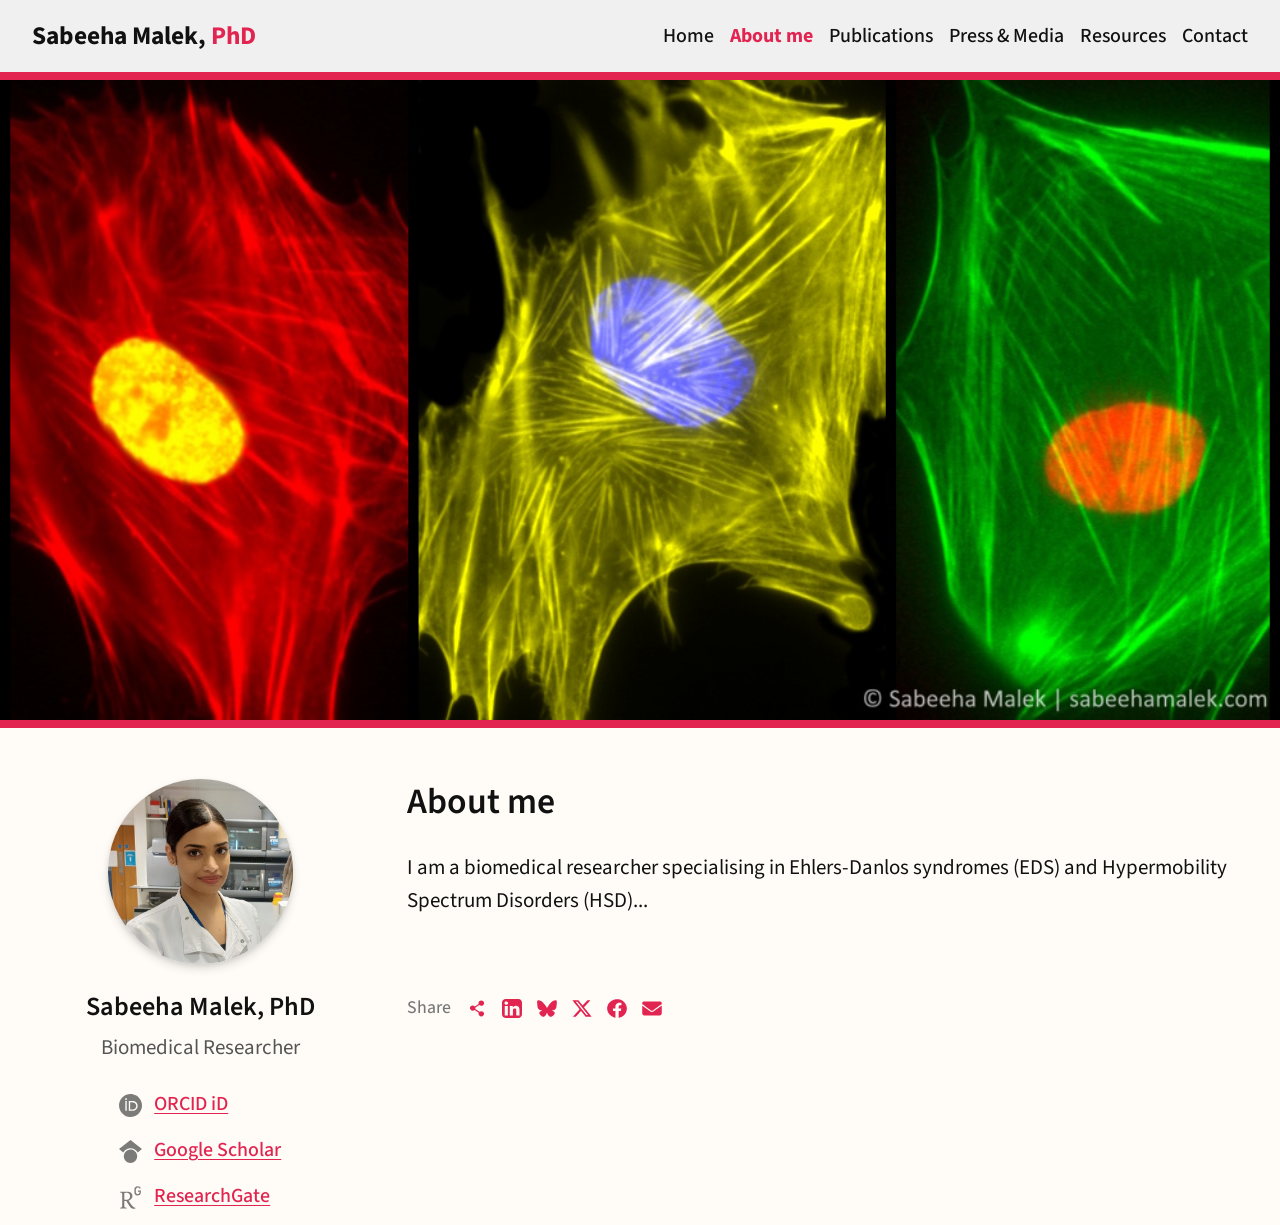
==== about.html @ d4b4cb17 "Add about.html for Sabeeha Malek's profile" ====
<!DOCTYPE html>
<html lang="en-GB">

<head>
    <meta charset="UTF-8">
    <meta name="viewport" content="width=device-width, initial-scale=1.0">

    <meta
        name="description"
        content="Learn about Sabeeha Malek, PhD, her academic background and biomedical research on Ehlers-Danlos syndromes and Hypermobility Spectrum Disorders."
    >

    <title>Sabeeha Malek, PhD | Biomedical Researcher</title>

    <!-- Website favicon -->
    <link rel="icon" type="image/svg+xml" href="favicon.svg">
    <link rel="icon" type="image/png" sizes="32x32" href="favicon-32.png">

    <!-- Load Source Sans 3 from Google Fonts -->
    <link rel="preconnect" href="https://fonts.googleapis.com">
    <link rel="preconnect" href="https://fonts.gstatic.com" crossorigin>
    <link
        href="https://fonts.googleapis.com/css2?family=Source+Sans+3:wght@400..800&display=swap"
        rel="stylesheet"
    >

    <!-- Website stylesheet -->
    <link rel="stylesheet" href="css/style.css">
</head>

<body>

    <!-- Navigation bar -->
    <header class="site-header">
        <nav class="navbar" aria-label="Main navigation">

            <a href="index.html" class="site-name">
                Sabeeha Malek, <span class="degree">PhD</span>
            </a>

            <!-- Hamburger navigation button -->
            <button
                class="menu-toggle"
                type="button"
                aria-label="Open navigation menu"
                aria-expanded="false"
                aria-controls="nav-links"
            >
                <span></span>
                <span></span>
                <span></span>
            </button>

            <!-- Navigation links -->
            <ul class="nav-links" id="nav-links">
                <li>
                  <a href="index.html">Home</a>
                </li>
                <li>
                    <a
                        href="about.html"
                        class="active"
                        aria-current="page"
                    >About me</a>
                </li>
                <li>
                    <a href="publications.html">Publications</a>
                </li>
                <li>
                    <a href="press.html">Press &amp; Media</a>
                </li>
                <li>
                    <a href="resources.html">Resources</a>
                </li>
                <li>
                    <a href="contact.html">Contact</a>
                </li>
            </ul>

        </nav>
    </header>

    <!-- Responsive full-width banner -->
    <div class="banner">
        <picture>
            <source
                media="(max-width: 700px)"
                srcset="images/banner-mobile.jpg"
            >
            <img
                src="images/banner.jpg"
                alt="Microscopy images from biomedical research"
            >
        </picture>
    </div>

    <!-- Main content -->
    <main class="main-container">

        <!-- Left column: profile and social links -->
        <aside class="profile-column">

            <img
                src="images/profile.jpg"
                alt="Portrait of Sabeeha Malek"
                class="profile-image"
            >

            <div class="profile-details">

                <p class="profile-name">Sabeeha Malek, PhD</p>

                <p class="profile-title">Biomedical Researcher</p>

                <button
                    class="follow-button"
                    id="follow-button"
                    type="button"
                >
                    Follow me
                </button>

                <ul class="social-links">

                    <li>
                        <a
                            href="https://orcid.org/0000-0002-6130-541X"
                            target="_blank"
                            rel="noopener noreferrer"
                        >
                            <img
                                src="images/icons/orcid.svg"
                                class="social-icon"
                                alt=""
                            >
                            <span>ORCID iD</span>
                        </a>
                    </li>

                    <li>
                        <a
                            href="https://scholar.google.com/citations?user=3GFm5_kAAAAJ&amp;hl=en"
                            target="_blank"
                            rel="noopener noreferrer"
                        >
                            <img
                                src="images/icons/google-scholar.svg"
                                class="social-icon"
                                alt=""
                            >
                            <span>Google Scholar</span>
                        </a>
                    </li>

                    <li>
                        <a
                            href="https://www.researchgate.net/profile/Sabeeha-Malek-2"
                            target="_blank"
                            rel="noopener noreferrer"
                        >
                            <img
                                src="images/icons/researchgate.svg"
                                class="social-icon"
                                alt=""
                            >
                            <span>ResearchGate</span>
                        </a>
                    </li>

                    <li>
                        <a
                            href="https://uk.linkedin.com/in/sabeehamalek"
                            target="_blank"
                            rel="noopener noreferrer"
                        >
                            <img
                                src="images/icons/linkedin.svg"
                                class="social-icon"
                                alt=""
                            >
                            <span>LinkedIn</span>
                        </a>
                    </li>

                    <li>
                        <a
                            href="https://bsky.app/profile/sabeehamalek.bsky.social"
                            target="_blank"
                            rel="noopener noreferrer"
                        >
                            <img
                                src="images/icons/bluesky.svg"
                                class="social-icon"
                                alt=""
                            >
                            <span>Bluesky</span>
                        </a>
                    </li>

                    <li>
                        <a
                            href="https://www.instagram.com/sabeehamalek/"
                            target="_blank"
                            rel="noopener noreferrer"
                        >
                            <img
                                src="images/icons/instagram.svg"
                                class="social-icon"
                                alt=""
                            >
                            <span>Instagram</span>
                        </a>
                    </li>

                    <li>
                        <a
                            href="https://x.com/SabeehaMalek"
                            target="_blank"
                            rel="noopener noreferrer"
                        >
                            <img
                                src="images/icons/x.svg"
                                class="social-icon"
                                alt=""
                            >
                            <span>Twitter / X</span>
                        </a>
                    </li>

                </ul>

            </div>
        </aside>

        <!-- Right column: homepage research overview -->
        <section class="overview-section">

            <h1>About me</h1>

            <p>
                I am a biomedical researcher specialising in Ehlers-Danlos
                syndromes (EDS) and Hypermobility Spectrum Disorders (HSD)...
                
            </p>

            <!-- Share this page -->
            <section
                class="share-section"
                aria-label="Share this page"
            >
                <div class="share-inner">

                    <h2>Share</h2>

                    <div class="share-links">

                        <!-- 1. Native share -->
                        <button
                            type="button"
                            class="share-icon-button"
                            data-share-action="native"
                            aria-label="Share this page"
                            title="Share this page"
                        >
                            <img src="images/icons/share.svg" alt="">
                        </button>

                        <!-- 2. LinkedIn -->
                        <a
                            href="#"
                            class="share-icon-link"
                            data-share-link="linkedin"
                            target="_blank"
                            rel="noopener noreferrer"
                            aria-label="Share on LinkedIn"
                            title="Share on LinkedIn"
                        >
                            <img src="images/icons/linkedin.svg" alt="">
                        </a>

                        <!-- 3. Bluesky -->
                        <a
                            href="#"
                            class="share-icon-link"
                            data-share-link="bluesky"
                            target="_blank"
                            rel="noopener noreferrer"
                            aria-label="Share on Bluesky"
                            title="Share on Bluesky"
                        >
                            <img src="images/icons/bluesky.svg" alt="">
                        </a>

                        <!-- 4. X -->
                        <a
                            href="#"
                            class="share-icon-link"
                            data-share-link="x"
                            target="_blank"
                            rel="noopener noreferrer"
                            aria-label="Share on X"
                            title="Share on X"
                        >
                            <img src="images/icons/x.svg" alt="">
                        </a>

                        <!-- 5. Facebook -->
                        <a
                            href="#"
                            class="share-icon-link"
                            data-share-link="facebook"
                            target="_blank"
                            rel="noopener noreferrer"
                            aria-label="Share on Facebook"
                            title="Share on Facebook"
                        >
                            <img src="images/icons/facebook.svg" alt="">
                        </a>

                        <!-- 6. Email -->
                        <a
                            href="#"
                            class="share-icon-link"
                            data-share-link="email"
                            aria-label="Share this page by email"
                            title="Share by email"
                        >
                            <img src="images/icons/email.svg" alt="">
                        </a>

                    </div>

                    <p
                        class="share-status"
                        id="share-status"
                        role="status"
                    ></p>

                </div>
            </section>

        </section>

    </main>

    <!-- Mobile Follow me pop-up -->
    <div
        class="follow-modal-overlay"
        id="follow-modal"
        aria-hidden="true"
    >
        <section
            class="follow-modal"
            role="dialog"
            aria-modal="true"
            aria-labelledby="follow-modal-name"
        >
            <button
                class="follow-modal-close"
                id="follow-modal-close"
                type="button"
                aria-label="Close Follow me pop-up"
            >
                &times;
            </button>

            <img
                src="images/profile.jpg"
                alt="Portrait of Sabeeha Malek"
                class="follow-modal-image"
            >

            <h2 class="follow-modal-name" id="follow-modal-name">
                Sabeeha Malek, PhD
            </h2>

            <p class="follow-modal-title">Biomedical Researcher</p>

            <ul class="social-links follow-modal-social-links">

                <li>
                    <a
                        href="https://orcid.org/0000-0002-6130-541X"
                        target="_blank"
                        rel="noopener noreferrer"
                    >
                        <img
                            src="images/icons/orcid.svg"
                            class="social-icon"
                            alt=""
                        >
                        <span>ORCID iD</span>
                    </a>
                </li>

                <li>
                    <a
                        href="https://scholar.google.com/citations?user=3GFm5_kAAAAJ&amp;hl=en"
                        target="_blank"
                        rel="noopener noreferrer"
                    >
                        <img
                            src="images/icons/google-scholar.svg"
                            class="social-icon"
                            alt=""
                        >
                        <span>Google Scholar</span>
                    </a>
                </li>

                <li>
                    <a
                        href="https://www.researchgate.net/profile/Sabeeha-Malek-2"
                        target="_blank"
                        rel="noopener noreferrer"
                    >
                        <img
                            src="images/icons/researchgate.svg"
                            class="social-icon"
                            alt=""
                        >
                        <span>ResearchGate</span>
                    </a>
                </li>

                <li>
                    <a
                        href="https://uk.linkedin.com/in/sabeehamalek"
                        target="_blank"
                        rel="noopener noreferrer"
                    >
                        <img
                            src="images/icons/linkedin.svg"
                            class="social-icon"
                            alt=""
                        >
                        <span>LinkedIn</span>
                    </a>
                </li>

                <li>
                    <a
                        href="https://bsky.app/profile/sabeehamalek.bsky.social"
                        target="_blank"
                        rel="noopener noreferrer"
                    >
                        <img
                            src="images/icons/bluesky.svg"
                            class="social-icon"
                            alt=""
                        >
                        <span>Bluesky</span>
                    </a>
                </li>

                <li>
                    <a
                        href="https://www.instagram.com/sabeehamalek/"
                        target="_blank"
                        rel="noopener noreferrer"
                    >
                        <img
                            src="images/icons/instagram.svg"
                            class="social-icon"
                            alt=""
                        >
                        <span>Instagram</span>
                    </a>
                </li>

                <li>
                    <a
                        href="https://x.com/SabeehaMalek"
                        target="_blank"
                        rel="noopener noreferrer"
                    >
                        <img
                            src="images/icons/x.svg"
                            class="social-icon"
                            alt=""
                        >
                        <span>Twitter / X</span>
                    </a>
                </li>

            </ul>
        </section>
    </div>

    <!-- Footer -->
    <footer class="site-footer">
        <div class="site-footer-inner">
            <p>&copy; 2026 Sabeeha Malek</p>
        </div>
    </footer>

    <!-- Hamburger menu and Follow me pop-up behaviour -->
    <script>
        document.addEventListener("DOMContentLoaded", function () {

            const menuButton = document.querySelector(".menu-toggle");
            const navbar = document.querySelector(".navbar");
            const navLinks = document.querySelectorAll(".nav-links a");
            const followButton = document.getElementById("follow-button");
            const followModal = document.getElementById("follow-modal");
            const closeFollowModal = document.getElementById("follow-modal-close");

            /* Open and close the hamburger navigation menu */

            function closeMenu() {
                navbar.classList.remove("menu-open");
                menuButton.setAttribute("aria-expanded", "false");
                menuButton.setAttribute("aria-label", "Open navigation menu");
            }

            menuButton.addEventListener("click", function (event) {
                event.stopPropagation();

                const isOpen = navbar.classList.toggle("menu-open");

                menuButton.setAttribute("aria-expanded", String(isOpen));
                menuButton.setAttribute(
                    "aria-label",
                    isOpen ? "Close navigation menu" : "Open navigation menu"
                );
            });

            /* Close the navigation menu after selecting a page */

            navLinks.forEach(function (link) {
                link.addEventListener("click", closeMenu);
            });

            /* Close the navigation menu when tapping outside it */

            document.addEventListener("click", function (event) {
                if (
                    navbar.classList.contains("menu-open") &&
                    !navbar.contains(event.target)
                ) {
                    closeMenu();
                }
            });

            /* Open and close the Follow me pop-up */

            function openFollowModal() {
                followModal.classList.add("is-open");
                followModal.setAttribute("aria-hidden", "false");
                document.body.style.overflow = "hidden";
                closeFollowModal.focus();
            }

            function closeFollowModalPopup() {
                followModal.classList.remove("is-open");
                followModal.setAttribute("aria-hidden", "true");
                document.body.style.overflow = "";
                followButton.focus();
            }

            followButton.addEventListener("click", openFollowModal);
            closeFollowModal.addEventListener("click", closeFollowModalPopup);

            /* Close the Follow me pop-up when tapping outside the panel */

            followModal.addEventListener("click", function (event) {
                if (event.target === followModal) {
                    closeFollowModalPopup();
                }
            });

            /* Handle Escape and keyboard focus in open menus */

            document.addEventListener("keydown", function (event) {

                /* Close open menus when Escape is pressed */
                if (event.key === "Escape") {
                    if (followModal.classList.contains("is-open")) {
                        closeFollowModalPopup();
                    }

                    if (navbar.classList.contains("menu-open")) {
                        closeMenu();
                        menuButton.focus();
                    }

                    return;
                }

                /* Trap keyboard focus inside the Follow me panel */
                if (
                    event.key !== "Tab" ||
                    !followModal.classList.contains("is-open")
                ) {
                    return;
                }

                /* Find the buttons and links inside the panel */
                const focusableElements = Array.from(
                    followModal.querySelectorAll(
                        'button:not([disabled]), a[href], input:not([disabled]), select:not([disabled]), textarea:not([disabled]), [tabindex]:not([tabindex="-1"])'
                    )
                ).filter(element => element.getClientRects().length > 0);

                const firstElement = focusableElements[0];
                const lastElement = focusableElements[focusableElements.length - 1];

                if (!firstElement || !lastElement) {
                    return;
                }

                /* Shift + Tab from the first element moves to the last */
                if (
                    event.shiftKey &&
                    (
                        document.activeElement === firstElement ||
                        !followModal.contains(document.activeElement)
                    )
                ) {
                    event.preventDefault();
                    lastElement.focus();
                }

                /* Tab from the last element moves to the first */
                else if (
                    !event.shiftKey &&
                    (
                        document.activeElement === lastElement ||
                        !followModal.contains(document.activeElement)
                    )
                ) {
                    event.preventDefault();
                    firstElement.focus();
                }
            });

        });
    </script>

    <!-- Social media sharing links -->
    <script>
        (function () {
            const pageUrl = window.location.href.split("#")[0];
            const pageTitle = document.title;

            const encodedUrl = encodeURIComponent(pageUrl);
            const encodedTitle = encodeURIComponent(pageTitle);

            /* Set up the social media sharing links */

            document.querySelectorAll("[data-share-link]").forEach(function (link) {
                const platform = link.dataset.shareLink;

                switch (platform) {
                    case "linkedin":
                        link.href =
                            "https://www.linkedin.com/sharing/share-offsite/?url=" +
                            encodedUrl;
                        break;

                    case "bluesky":
                        link.href =
                            "https://bsky.app/intent/compose?text=" +
                            encodeURIComponent(pageTitle + " " + pageUrl);
                        break;

                    case "x":
                        link.href =
                            "https://x.com/intent/tweet?url=" +
                            encodedUrl +
                            "&text=" + encodedTitle;
                        break;

                    case "facebook":
                        link.href =
                            "https://www.facebook.com/sharer/sharer.php?u=" +
                            encodedUrl;
                        break;

                    case "email":
                        link.href =
                            "mailto:?subject=" + encodedTitle +
                            "&body=" +
                            encodeURIComponent(
                                "I thought you might find this page interesting:\n\n" +
                                pageTitle + "\n" + pageUrl
                            );
                        break;
                }
            });

            /* Native sharing, with a copy-link fallback */

            const nativeButton =
                document.querySelector('[data-share-action="native"]');
            const status = document.getElementById("share-status");

            if (nativeButton) {
                nativeButton.addEventListener("click", async function () {
                    if (navigator.share) {
                        try {
                            await navigator.share({
                                title: pageTitle,
                                url: pageUrl
                            });
                        } catch (error) {
                            if (error.name !== "AbortError") {
                                status.textContent =
                                    "Sharing was unavailable. Please copy the page link from your address bar.";
                            }
                        }
                    } else {
                        try {
                            await navigator.clipboard.writeText(pageUrl);
                            status.textContent =
                                "Native sharing is unavailable here. The page link has been copied.";
                        } catch (error) {
                            window.prompt("Copy this page link:", pageUrl);
                        }
                    }
                });
            }
        })();
    </script>

    <!-- Automatically switch to hamburger navigation when links wrap -->
    <script>
        (() => {
            const navbar = document.querySelector(".navbar");
            const navLinks = navbar?.querySelector(".nav-links");

            if (!navbar || !navLinks) return;

            const mobileQuery = window.matchMedia("(max-width: 700px)");

            function updateNavigationMode() {

                /* Let the existing mobile CSS handle mobile screens */
                if (mobileQuery.matches) {
                    const wasUsingResponsiveToggle =
                        navbar.classList.contains("nav-needs-toggle");

                    navbar.classList.remove("nav-needs-toggle");

                    /* Reset the menu if switching from tablet/desktop mode */
                    if (wasUsingResponsiveToggle) {
                        navbar.classList.remove("menu-open");

                        const menuButton = navbar.querySelector(".menu-toggle");

                        if (menuButton) {
                            menuButton.setAttribute("aria-expanded", "false");
                            menuButton.setAttribute(
                                "aria-label",
                                "Open navigation menu"
                            );
                        }
                    }

                    return;
                }

                /*
                 * Temporarily restore horizontal links to check
                 * whether they occupy more than one row.
                 */
                navbar.classList.remove("nav-needs-toggle");

                const items = Array.from(navLinks.children);

                if (items.length < 2) return;

                const firstRowTop = items[0].getBoundingClientRect().top;

                const linksHaveWrapped = items.some(item =>
                    Math.abs(
                        item.getBoundingClientRect().top - firstRowTop
                    ) > 2
                );

                /* Use hamburger mode only when the links have wrapped */
                navbar.classList.toggle(
                    "nav-needs-toggle",
                    linksHaveWrapped
                );

                /* Close the menu if the horizontal navigation fits again */
                if (!linksHaveWrapped) {
                    navbar.classList.remove("menu-open");

                    const menuButton = navbar.querySelector(".menu-toggle");

                    if (menuButton) {
                        menuButton.setAttribute("aria-expanded", "false");
                        menuButton.setAttribute(
                            "aria-label",
                            "Open navigation menu"
                        );
                    }
                }
            }

            /* Recheck on initial load and whenever the viewport changes */
            updateNavigationMode();
            window.addEventListener("resize", updateNavigationMode);
            window.addEventListener("load", updateNavigationMode);

            /* Recheck after the website's fonts have finished loading */
            if (document.fonts?.ready) {
                document.fonts.ready.then(updateNavigationMode);
            }
        })();
    </script>

</body>
</html>
---- css/style.css ----
/* ======= 1. BASE STYLES ======= */

* {
    box-sizing: border-box;
}

html {
    scroll-behavior: smooth;
    font-size: clamp(1rem, calc(0.75rem + 0.7vw), 1.75rem);
}

body {
    margin: 0;
    background: #fffcf7;
    color: #111111;
    font-family: 'Source Sans 3', Arial, Helvetica, sans-serif;
    line-height: 1.6;
}

a:focus-visible {
    outline: 2px solid #e22450;
    outline-offset: 4px;
}


/* ======= 2. NAVIGATION ======= */

.site-header {
    position: sticky;
    top: 0;
    z-index: 1100;
    width: 100%;
    margin: 0;
    border-bottom: 8px solid #e22450;
    background: #f0f0f0;
}

.navbar {
    display: flex;
    align-items: center;
    justify-content: space-between;
    gap: clamp(8px, 1.5vw, 32px);
    width: 100%;
    max-width: none;
    margin: 0;
    padding: 12px clamp(20px, 2.5vw, 48px);
    min-height: clamp(72px, 5vw, 90px);
    background: #f0f0f0;
}

.site-name {
    color: #111111;
    font-size: clamp(1rem, calc(0.6rem + 1vw), 1.3rem);
    font-weight: 700;
    text-decoration: none;
    white-space: nowrap;
}

.site-name .degree {
    color: #e22450;
}

.nav-links {
    display: flex;
    align-items: center;
    flex-wrap: wrap;
    gap: 12px clamp(10px, 1.25vw, 24px);
    margin: 0;
    padding: 0;
    list-style: none;
}

.nav-links a {
    color: #111111;
    font-size: clamp(0.82rem, calc(0.55rem + 0.8vw), 0.95rem);
    font-weight: 500;
    text-decoration: none;
}

.nav-links a:hover {
    color: #e22450;
}

.nav-links a.active {
    color: #e22450;
    font-weight: 700;
}

/* Elements shown only on mobile */
.menu-toggle,
.follow-button,
.follow-modal-overlay {
    display: none;
}


/* ======= 3. RESPONSIVE BANNER ======= */

.banner {
    width: 100%;
    margin: 0;
    border-top: none;
    border-bottom: 8px solid #e22450;
}

.banner picture {
    display: block;
}

.banner img {
    display: block;
    width: 100%;
    height: auto;
}


/* ======= 4. MAIN LAYOUT ======= */

.main-container {
    display: grid;
    grid-template-columns:
        minmax(0, 0.4fr)
        minmax(0, 1fr);
    align-items: start;
    gap: clamp(28px, 3vw, 70px);
    width: 100%;
    max-width: none;
    margin: 0;
    padding:
        clamp(40px, 4vw, 72px)
        clamp(20px, 2.5vw, 48px)
        clamp(50px, 5vw, 90px);
}


/* ======= 5. PROFILE COLUMN ======= */

.profile-column {
    min-width: 0;
    text-align: center;
}

.profile-image {
    display: block;
    width: clamp(136px, 55%, 272px);
    height: auto;
    aspect-ratio: 1 / 1;
    margin: 0 auto 25px;
    object-fit: cover;
    border-radius: 50%;
    box-shadow:
        0 5px 10px rgba(0, 0, 0, 0.12),
        0 2px 4px rgba(0, 0, 0, 0.08);
}

.profile-details {
    display: inline-block;
    width: fit-content;
    max-width: 100%;
    margin: 0 auto;
    text-align: center;
}

.profile-name {
    margin: 0;
    font-size: 1.25rem;
    font-weight: 600;
    line-height: 1.4;
    white-space: nowrap;
}

.profile-title {
    margin: 5px 0 25px;
    color: #555555;
    font-size: 1rem;
    white-space: nowrap;
}


/* ======= 6. SOCIAL AND ACADEMIC LINKS ======= */

.social-links {
    width: fit-content;
    margin: 0 auto;
    padding: 0;
    list-style: none;
    text-align: left;
}

.social-links li {
    margin: 8px 0;
}

.social-links a {
    display: inline-flex;
    align-items: center;
    justify-content: flex-start;
    gap: 12px;
    color: #e22450;
    font-size: 0.95rem;
    font-weight: 500;
    text-decoration: none;
}

.social-links a span {
    text-decoration: underline;
    text-underline-offset: 3px;
}

.social-links a:hover span {
    text-decoration-thickness: 2px;
}

.social-icon {
    display: block;
    flex-shrink: 0;
    width: 26px;
    height: 26px;
    object-fit: contain;
    filter: grayscale(1);
    opacity: 0.75;
}


/* ======= 7. RESEARCH OVERVIEW ======= */

.overview-section {
    min-width: 0;
}

.overview-section h1 {
    margin: 0 0 25px;
    font-size: 1.7rem;
    font-weight: 600;
    line-height: 1.3;
}

.overview-section p {
    max-width: 1100px;
    margin: 0 0 22px;
}


/* ======= 8. CONTENT LINKS ======= */

.overview-link,
.publications-link {
    display: inline-block;
    margin-top: 5px;
    margin-bottom: 30px;
    color: #e22450;
    font-size: 1rem;
    font-weight: 600;
    text-decoration: underline;
    text-underline-offset: 3px;
}

.overview-link:hover,
.publications-link:hover {
    text-decoration-thickness: 2px;
}


/* ======= 9. SHARE SECTION ======= */

.share-section {
    width: 100%;
    margin-top: clamp(56px, 6vw, 84px);
    background: transparent;
}

.share-inner {
    display: flex;
    align-items: center;
    justify-content: flex-start;
    flex-wrap: wrap;
    gap: 12px;
    width: 100%;
    padding: 0;
}

.share-inner h2 {
    margin: 0;
    color: #777777;
    font-size: 0.85rem;
    font-weight: 450;
    line-height: 1.4;
}

.share-links {
    display: flex;
    align-items: center;
    justify-content: flex-end;
    flex-wrap: wrap;
    gap: 7px;
}

.share-icon-link img,
.share-icon-button img {
    display: block;
    width: 22px;
    height: 22px;
    object-fit: contain;
}

.share-icon-link,
.share-icon-button {
    display: inline-flex;
    align-items: center;
    justify-content: center;
    width: 28px;
    height: 28px;
    padding: 3px;
    color: #777777;
    background: transparent;
    border: none;
    border-radius: 5px;
    cursor: pointer;
    text-decoration: none;
    transition:
        transform 0.15s ease,
        background-color 0.15s ease;
}

.share-icon-link:hover,
.share-icon-button:hover {
    background: #f0f0f0;
    transform: translateY(-2px);
}

.share-icon-link:focus-visible,
.share-icon-button:focus-visible {
    outline: 2px solid #e22450;
    outline-offset: 3px;
}

.share-icon-button[hidden] {
    display: none;
}

.share-status {
    flex-basis: 100%;
    margin: 0;
    color: #777777;
    font-size: 0.75rem;
    text-align: left;
}

.share-status:empty {
    display: none;
}


/* ======= 10. FOOTER ======= */

.site-footer {
    width: 100%;
    background: #f0f0f0;
}

.site-footer-inner {
    display: flex;
    align-items: center;
    justify-content: center;
    width: 100%;
    min-height: clamp(70px, 4.8vw, 88px);
    padding: 18px clamp(20px, 2.5vw, 48px);
}

.site-footer-inner p {
    margin: 0;
    color: #555555;
    font-size: 0.72rem;
}


/* ======= 11. MOBILE LAYOUT ======= */

@media (max-width: 700px) {
    html {
        font-size: 18.4px;
    }

    .site-header {
        border-bottom-width: 6px;
    }

    .banner {
        border-bottom-width: 6px;
    }

    .navbar {
        position: relative;
        flex-direction: row;
        align-items: center;
        justify-content: space-between;
        gap: 15px;
        min-height: 76px;
        padding: 18px 20px;
    }

    .site-name {
        font-size: 1.15rem;
        white-space: normal;
    }

    .menu-toggle {
        display: flex;
        flex-direction: column;
        align-items: center;
        justify-content: center;
        gap: 5.1px;
        flex-shrink: 0;
        width: 44px;
        height: 44px;
        padding: 0;
        background: transparent;
        border: none;
        border-radius: 0;
        box-shadow: none;
        appearance: none;
        cursor: pointer;
        -webkit-tap-highlight-color: transparent;
    }

    .menu-toggle span {
        display: block;
        width: 20.4px;
        height: 1.7px;
        background: #111111;
        border-radius: 2px;
    }

    .menu-toggle:hover,
    .menu-toggle:active {
        background: transparent;
        box-shadow: none;
    }

    .menu-toggle:focus:not(:focus-visible) {
        outline: none;
    }

    .menu-toggle:focus-visible {
        outline: 2px solid #e22450;
        outline-offset: 4px;
    }

    .nav-links {
        display: none;
        position: absolute;
        top: calc(100% + 1px);
        right: 12px;
        z-index: 1000;
        flex-direction: column;
        align-items: stretch;
        flex-wrap: nowrap;
        gap: 0;
        width: min(260px, calc(100vw - 24px));
        margin: 0;
        padding: 8px 0;
        background: #fffcf7;
        border: 1px solid #dddddd;
        border-radius: 3px;
        box-shadow: 0 8px 24px rgb(0 0 0 / 14%);
    }

    .navbar.menu-open .nav-links {
        display: flex;
    }

    .nav-links li {
        width: 100%;
    }

    .nav-links a {
        display: block;
        width: 100%;
        padding: 11px 18px;
        font-size: 1rem;
    }

    .nav-links a:hover,
    .nav-links a.active {
        background: #f0f0f0;
    }

    .main-container {
        grid-template-columns: minmax(0, 1fr);
        gap: 45px;
        padding: 0 20px 55px;
    }

    .profile-image {
        display: block;
        width: clamp(156px, 63.25%, 313px);
        height: auto;
        aspect-ratio: 1 / 1;
        object-fit: cover;
        border: 5px solid #f0f0f0;
        border-radius: 50%;
        margin: clamp(-47.15px, -8.625vw, -26.45px) auto 25px;
    }

    .profile-details {
        display: block;
        width: 100%;
    }

    .profile-name {
        white-space: normal;
    }

    .profile-title {
        margin-bottom: 18px;
        white-space: normal;
    }

    .profile-column > .profile-details > .social-links {
        display: none;
    }

    .follow-button {
        display: block;
        width: clamp(95px, 40%, 200px);
        margin: 0 auto 10px;
        padding: 9px 12px;
        background: #e22450;
        color: #fffcf7;
        border: none;
        border-radius: 3px;
        font: inherit;
        font-size: 0.95rem;
        font-weight: 600;
        cursor: pointer;
    }

    .follow-button:hover {
        background: #bd1b40;
    }

    .follow-modal-overlay {
        display: block;
        position: fixed;
        inset: 0;
        z-index: 2000;
        background: transparent;
        visibility: hidden;
        pointer-events: none;
        transition: visibility 0s linear 0.32s;
    }

    .follow-modal-overlay.is-open {
        visibility: visible;
        pointer-events: auto;
        transition: visibility 0s;
    }

    .follow-modal {
        position: absolute;
        top: 0;
        left: 0;
        width: 80vw;
        max-width: none;
        height: 100vh;
        height: 100dvh;
        max-height: none;
        overflow-y: auto;
        overscroll-behavior: contain;
        padding: 40px 18px 24px;
        background: #fffcf7;
        border-radius: 0;
        box-shadow: 8px 0 24px rgb(0 0 0 / 12%);
        text-align: center;
        transform: translateX(-100%);
        transition: transform 0.32s ease;
    }

    .follow-modal-overlay.is-open .follow-modal {
        transform: translateX(0);
    }

    .follow-modal-close {
        position: absolute;
        top: 6px;
        right: 10px;
        width: 32px;
        height: 32px;
        padding: 0;
        background: transparent;
        color: #555555;
        border: none;
        font-size: 1.8rem;
        line-height: 1;
        cursor: pointer;
    }

    .follow-modal-close:hover {
        color: #e22450;
    }

    .follow-modal-image {
        display: block;
        width: 145px;
        height: 145px;
        margin: 4px auto 12px;
        object-fit: cover;
        border-radius: 50%;
        box-shadow:
            0 5px 10px rgba(0, 0, 0, 0.12),
            0 2px 4px rgba(0, 0, 0, 0.08);
    }

    .follow-modal-name {
        margin: 0;
        font-size: 1.1rem;
        font-weight: 700;
        line-height: 1.35;
        overflow-wrap: anywhere;
    }

    .follow-modal-title {
        margin: 5px 0 18px;
        color: #555555;
        font-size: 1.0rem;
        line-height: 1.4;
    }

    .follow-modal-social-links {
        display: flex;
        flex-direction: column;
        align-items: flex-start;
        width: fit-content;
        max-width: 100%;
        margin: 0 auto;
        text-align: left;
    }

    .follow-modal-social-links li {
        margin: 7px 0;
    }

    .follow-modal-social-links a {
        gap: 9px;
        font-size: 0.9rem;
    }

    .follow-modal-social-links .social-icon {
        width: 23px;
        height: 23px;
    }

    .share-inner {
        gap: 12px;
        padding: 18px 20px;
    }

    .share-links {
        gap: 10px;
    }
}


/* ======= 12. VERY NARROW PHONES ======= */

@media (max-width: 360px) {
    .follow-modal {
        padding-right: 14px;
        padding-left: 14px;
    }
}


/* ======= 13. RESPONSIVE DESKTOP AND TABLET ICONS ======= */

@media (min-width: 701px) {
    .social-icon {
        width: clamp(18px, 1.8vw, 26px);
        height: clamp(18px, 1.8vw, 26px);
    }

    .share-icon-link img,
    .share-icon-button img {
        width: clamp(16px, 1.53vw, 22px);
        height: clamp(16px, 1.53vw, 22px);
    }

    .share-icon-link,
    .share-icon-button {
        width: clamp(28px, 2.1vw, 32px);
        height: clamp(28px, 2.1vw, 32px);
    }
}


/* ======= 14. DESKTOP AND TABLET NAVIGATION ======= */

@media (min-width: 701px) {
    .navbar {
        display: grid;
        grid-template-columns:
            minmax(0, 0.4fr)
            minmax(0, 1fr);
        gap: clamp(28px, 3vw, 70px);
    }

    .nav-links {
        display: flex;
        align-items: center;
        justify-content: flex-end;
        flex-wrap: wrap;
        width: 100%;
        min-width: 0;
        gap: 12px clamp(10px, 1.25vw, 24px);
    }

    /* Hamburger mode: activate only when links wrap onto more than one row */

    .navbar.nav-needs-toggle {
        display: flex;
        align-items: center;
        justify-content: space-between;
        gap: clamp(18px, 2vw, 40px);
        position: relative;
    }

    .navbar.nav-needs-toggle .menu-toggle {
        display: flex;
        flex-direction: column;
        align-items: center;
        justify-content: center;
        gap: 5.1px;
        flex-shrink: 0;
        width: 44px;
        height: 44px;
        padding: 0;
        background: transparent;
        border: none;
        border-radius: 0;
        box-shadow: none;
        appearance: none;
        cursor: pointer;
        -webkit-tap-highlight-color: transparent;
    }

    .navbar.nav-needs-toggle .menu-toggle span {
        display: block;
        width: 20.4px;
        height: 1.7px;
        background: #111111;
        border-radius: 2px;
    }

    .navbar.nav-needs-toggle .menu-toggle:hover,
    .navbar.nav-needs-toggle .menu-toggle:active {
        background: transparent;
        box-shadow: none;
    }

    .navbar.nav-needs-toggle .menu-toggle:focus:not(:focus-visible) {
        outline: none;
    }

    .navbar.nav-needs-toggle .menu-toggle:focus-visible {
        outline: 2px solid #e22450;
        outline-offset: 4px;
    }

    .navbar.nav-needs-toggle .nav-links {
        display: none;
        position: absolute;
        top: calc(100% + 1px);
        right: 12px;
        z-index: 1000;
        flex-direction: column;
        align-items: stretch;
        justify-content: flex-start;
        flex-wrap: nowrap;
        gap: 0;
        width: min(260px, calc(100vw - 24px));
        margin: 0;
        padding: 8px 0;
        background: #fffcf7;
        border: 1px solid #dddddd;
        border-radius: 3px;
        box-shadow: 0 8px 24px rgb(0 0 0 / 14%);
    }

    .navbar.nav-needs-toggle.menu-open .nav-links {
        display: flex;
    }

    .navbar.nav-needs-toggle .nav-links li {
        width: 100%;
    }

    .navbar.nav-needs-toggle .nav-links a {
        display: block;
        width: 100%;
        padding: 11px 18px;
        font-size: 1rem;
    }

    .navbar.nav-needs-toggle .nav-links a:hover,
    .navbar.nav-needs-toggle .nav-links a.active {
        background: #f0f0f0;
    }
}
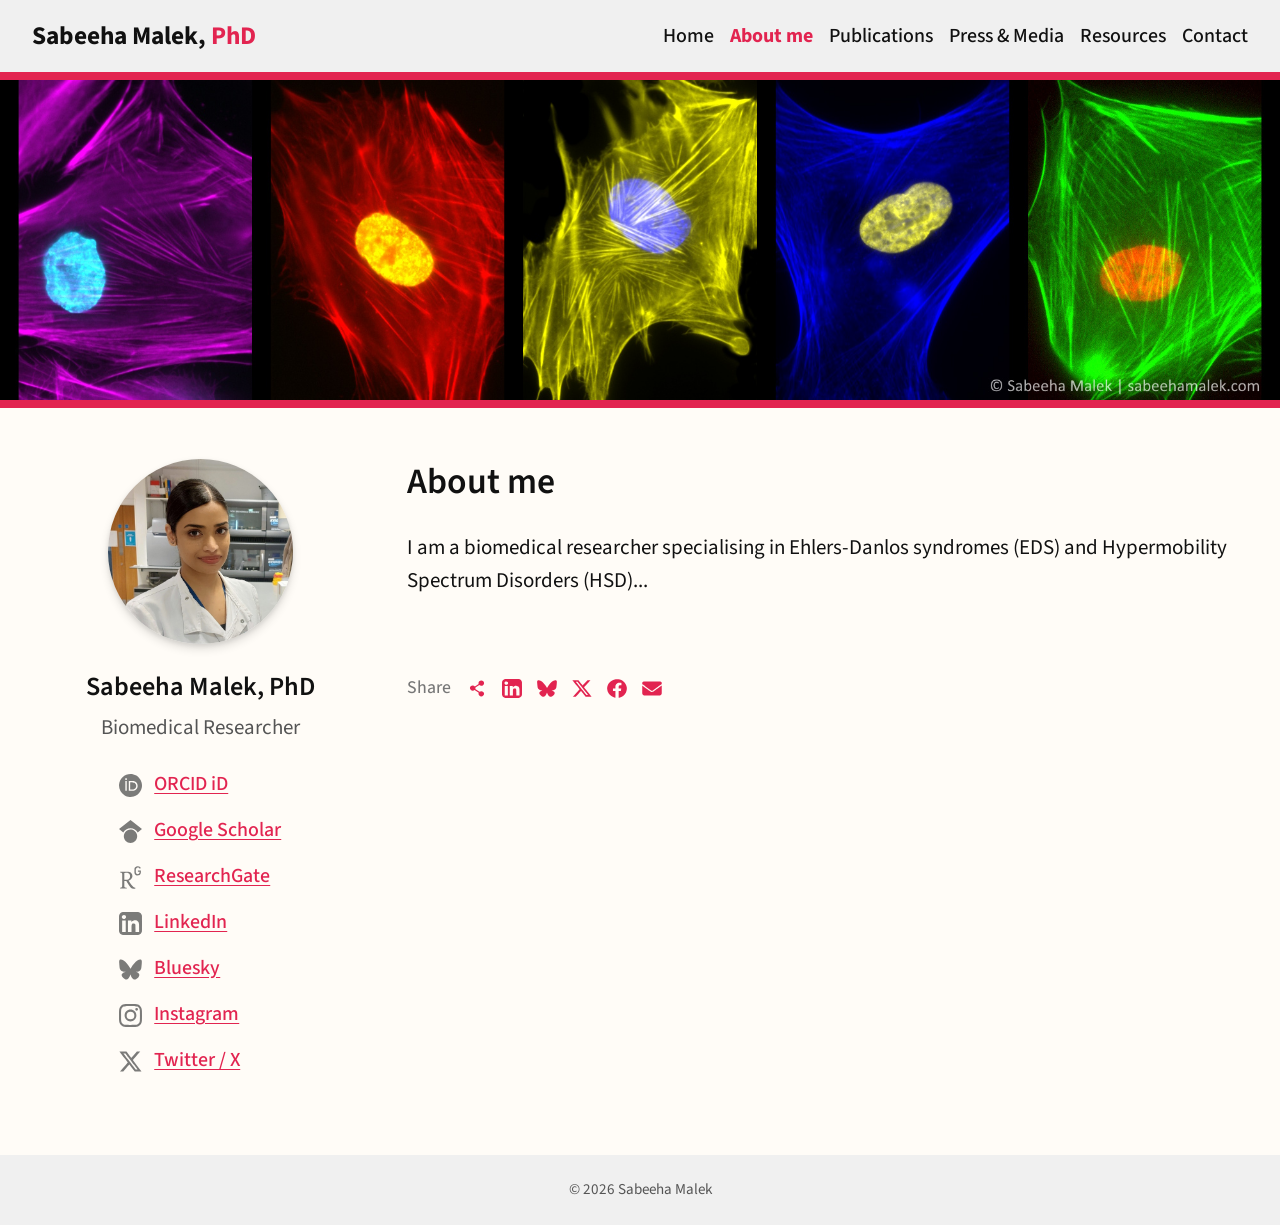
==== commit ab3aadf4: "Change page title to 'About me'" ====
--- a/about.html
+++ b/about.html
@@ -10,7 +10,7 @@
         content="Learn about Sabeeha Malek, PhD, her academic background and biomedical research on Ehlers-Danlos syndromes and Hypermobility Spectrum Disorders."
     >
 
-    <title>Sabeeha Malek, PhD | Biomedical Researcher</title>
+    <title>Sabeeha Malek, PhD | About me</title>
 
     <!-- Website favicon -->
     <link rel="icon" type="image/svg+xml" href="favicon.svg">
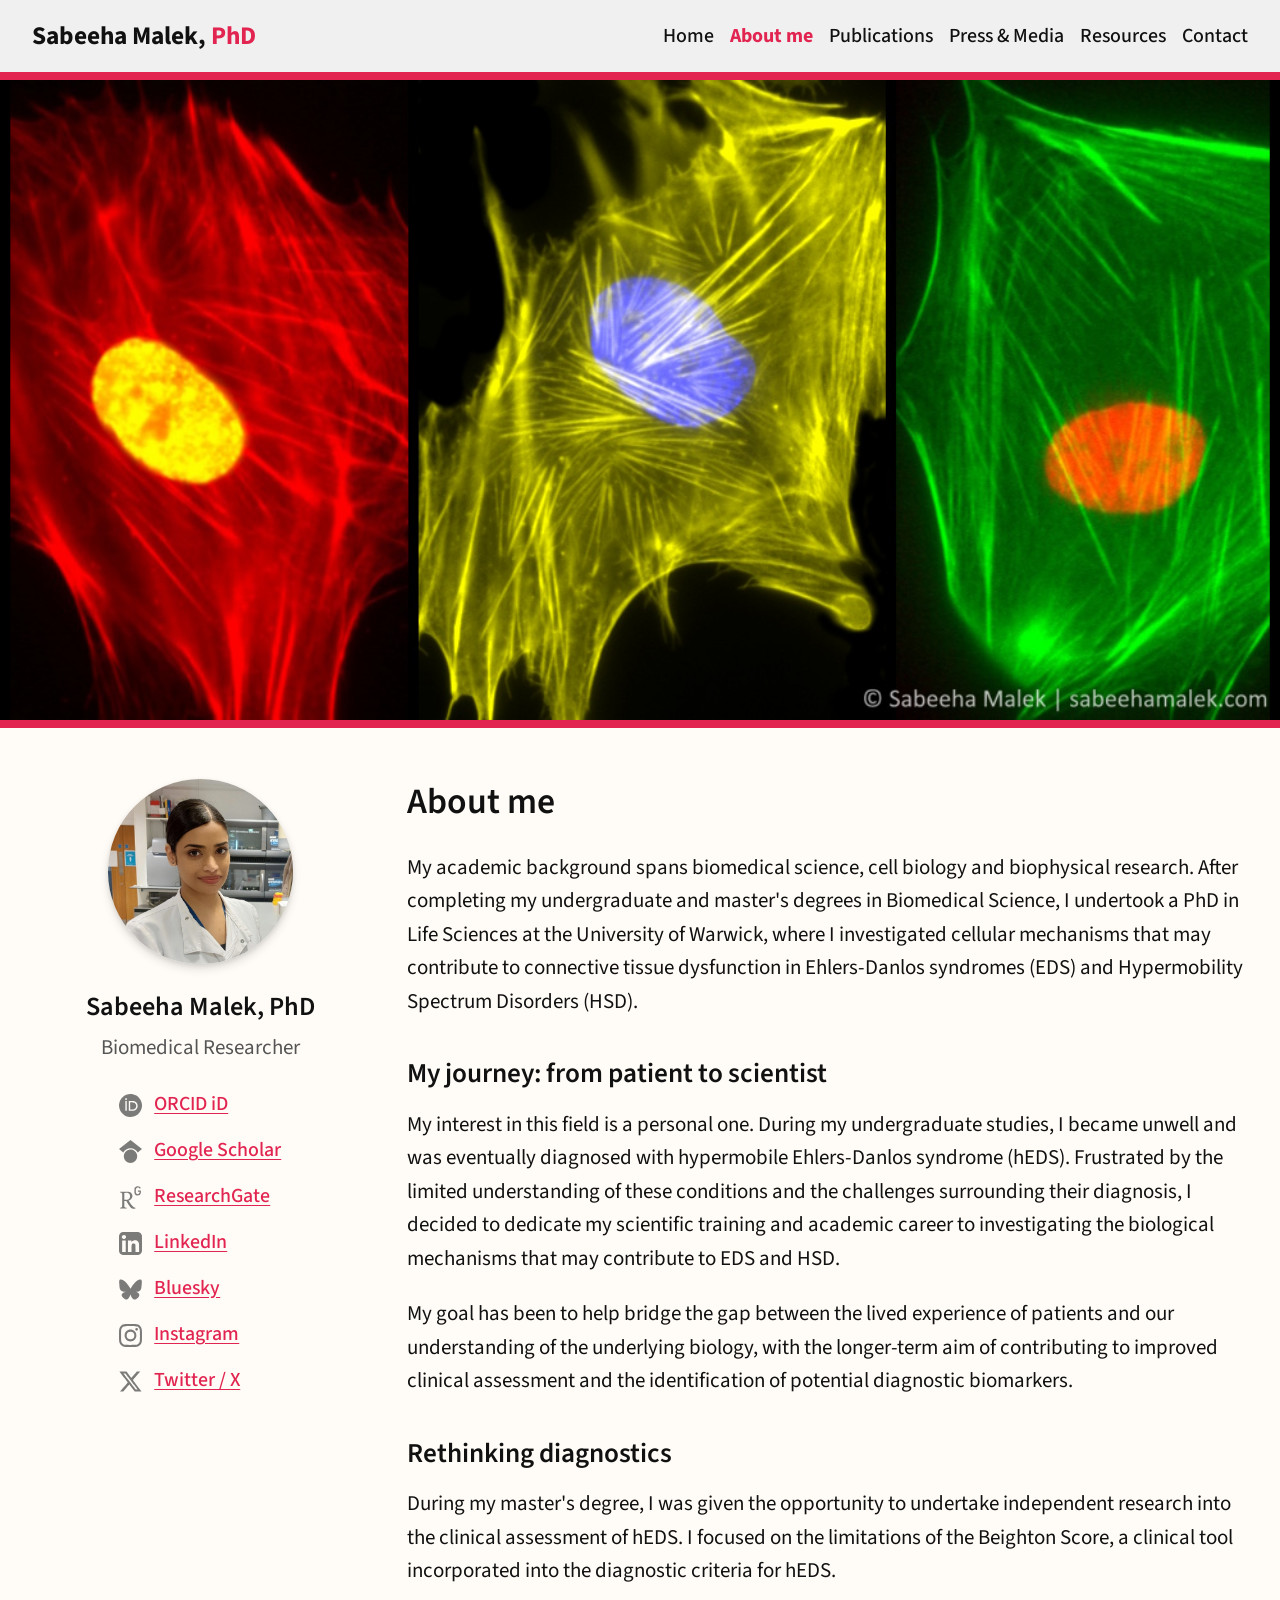
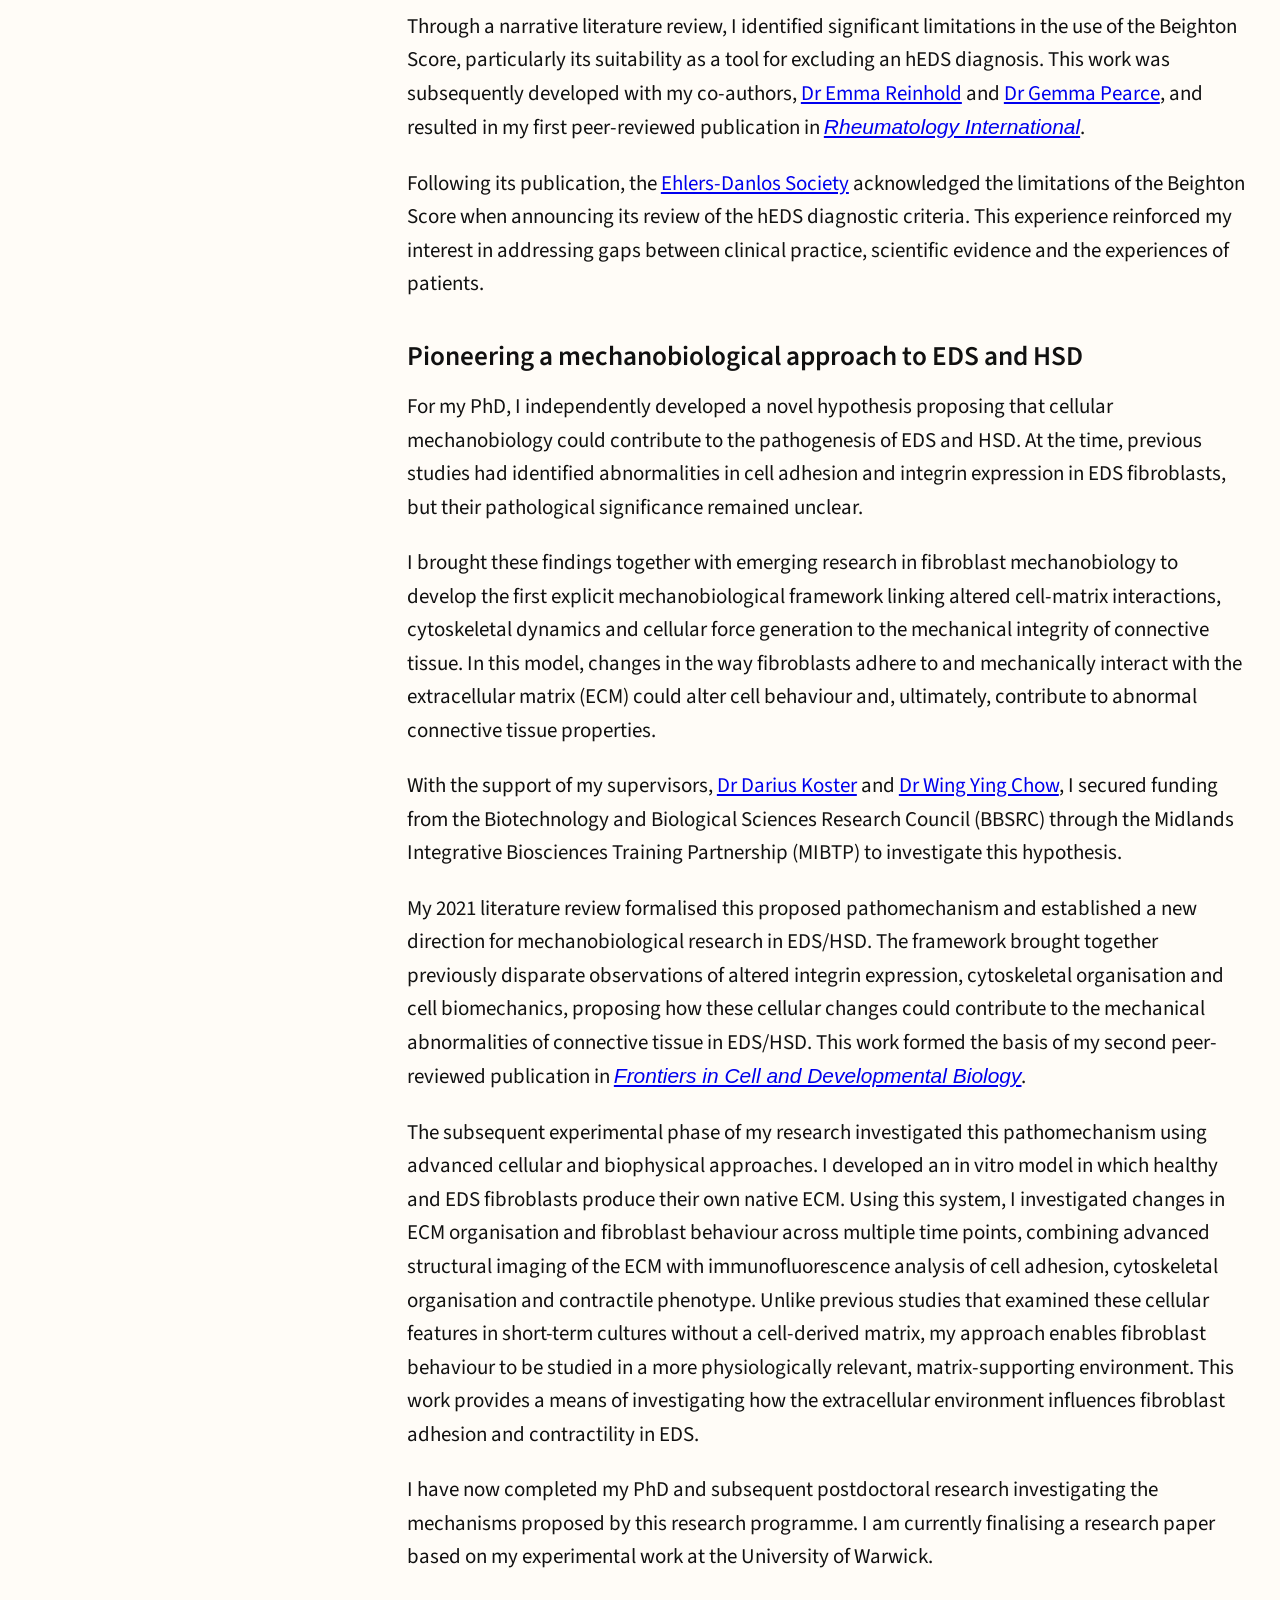
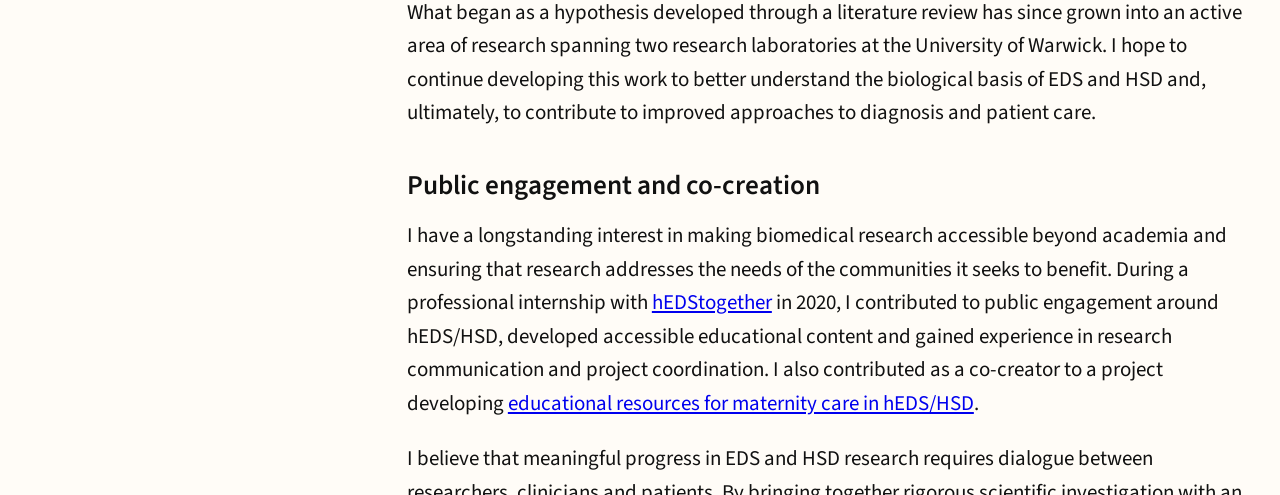
==== commit 351f5a03: "Update 'About me' section" ====
--- a/about.html
+++ b/about.html
@@ -232,18 +232,228 @@
             </div>
         </aside>
 
-        <!-- Right column: homepage research overview -->
-        <section class="overview-section">
-
-            <h1>About me</h1>
-
-            <p>
-                I am a biomedical researcher specialising in Ehlers-Danlos
-                syndromes (EDS) and Hypermobility Spectrum Disorders (HSD)...
-                
-            </p>
-
-            <!-- Share this page -->
+       
+            <!-- Right column: About me -->
+            <section class="overview-section">
+
+                <h1>About me</h1>
+
+                <p>
+                    My academic background spans biomedical science, cell
+                    biology and biophysical research. After completing my
+                    undergraduate and master's degrees in Biomedical Science,
+                    I undertook a PhD in Life Sciences at the University of
+                    Warwick, where I investigated cellular mechanisms that may
+                    contribute to connective tissue dysfunction in
+                    Ehlers-Danlos syndromes (EDS) and Hypermobility Spectrum
+                    Disorders (HSD).
+                </p>
+
+                <h2>My journey: from patient to scientist</h2>
+
+                <p>
+                    My interest in this field is a personal one. During my
+                    undergraduate studies, I became unwell and was eventually
+                    diagnosed with hypermobile Ehlers-Danlos syndrome (hEDS).
+                    Frustrated by the limited understanding of these
+                    conditions and the challenges surrounding their diagnosis,
+                    I decided to dedicate my scientific training and academic
+                    career to investigating the biological mechanisms that
+                    may contribute to EDS and HSD.
+                </p>
+
+                <p>
+                    My goal has been to help bridge the gap between the lived
+                    experience of patients and our understanding of the
+                    underlying biology, with the longer-term aim of
+                    contributing to improved clinical assessment and the
+                    identification of potential diagnostic biomarkers.
+                </p>
+
+                <h2>Rethinking diagnostics</h2>
+
+                <p>
+                    During my master's degree, I was given the opportunity to
+                    undertake independent research into the clinical
+                    assessment of hEDS. I focused on the limitations of the
+                    Beighton Score, a clinical tool incorporated into the
+                    diagnostic criteria for hEDS.
+                </p>
+
+                <p>
+                    Through a narrative literature review, I identified
+                    significant limitations in the use of the Beighton Score,
+                    particularly its suitability as a tool for excluding an
+                    hEDS diagnosis. This work was subsequently developed with 
+                    my co-authors,
+                    <a
+                        href="https://hedstogether.com/author/emma-reinhold/"
+                        target="_blank"
+                        rel="noopener noreferrer"
+                    >Dr Emma Reinhold</a>
+                    and
+                    <a
+                        href="https://pureportal.coventry.ac.uk/en/persons/gemma-pearce/"
+                        target="_blank"
+                        rel="noopener noreferrer"
+                    >Dr Gemma Pearce</a>,
+                    and resulted in my first peer-reviewed publication in
+                    <a
+                        href="https://link.springer.com/article/10.1007/s00296-021-04832-4"
+                        target="_blank"
+                        rel="noopener noreferrer"
+                    ><em>Rheumatology International</em></a>.
+
+                </p>
+
+                <p>
+                    Following its publication, the
+                    <a
+                        href="https://web.archive.org/web/20220512140652/https://www.ehlers-danlos.com/review-of-the-2017-international-criteria-for-heds-and-description-of-hsd/"
+                        target="_blank"
+                        rel="noopener noreferrer"
+                    >Ehlers-Danlos Society</a>
+                    acknowledged the limitations of the Beighton Score when
+                    announcing its review of the hEDS diagnostic criteria.
+                    This experience reinforced my interest in addressing gaps
+                    between clinical practice, scientific evidence and the
+                    experiences of patients.
+                </p>
+
+                <h2>Pioneering a mechanobiological approach to EDS and HSD</h2>
+
+                <p>
+                    For my PhD, I independently developed a novel hypothesis
+                    proposing that cellular mechanobiology could contribute
+                    to the pathogenesis of EDS and HSD. At the time, previous
+                    studies had identified abnormalities in cell adhesion
+                    and integrin expression in EDS fibroblasts, but their
+                    pathological significance remained unclear.
+                </p>
+
+                <p>
+                    I brought these findings together with emerging research
+                    in fibroblast mechanobiology to develop the first
+                    explicit mechanobiological framework linking altered
+                    cell-matrix interactions, cytoskeletal dynamics and
+                    cellular force generation to the mechanical integrity
+                    of connective tissue. In this model, changes in the way
+                    fibroblasts adhere to and mechanically interact with the
+                    extracellular matrix (ECM) could alter cell behaviour
+                    and, ultimately, contribute to abnormal connective
+                    tissue properties.
+                </p>
+
+                <p>
+                    With the support of my supervisors,
+                    <a
+                        href="https://mechanochemistry.org/Koester/"
+                        target="_blank"
+                        rel="noopener noreferrer"
+                    >Dr Darius Koster</a>
+                    and
+                    <a
+                        href="https://wychowlab.org/"
+                        target="_blank"
+                        rel="noopener noreferrer"
+                    >Dr Wing Ying Chow</a>,
+                    I secured funding from the Biotechnology and Biological
+                    Sciences Research Council (BBSRC) through the Midlands
+                    Integrative Biosciences Training Partnership (MIBTP)
+                    to investigate this hypothesis.
+                </p>
+
+                <p>
+                    My 2021 literature review formalised this proposed
+                    pathomechanism and established a new direction for
+                    mechanobiological research in EDS/HSD. The framework
+                    brought together previously disparate observations of
+                    altered integrin expression, cytoskeletal organisation
+                    and cell biomechanics, proposing how these cellular
+                    changes could contribute to the mechanical abnormalities
+                    of connective tissue in EDS/HSD. This work formed the
+                    basis of my second peer-reviewed publication in
+                    <a
+                        href="https://www.frontiersin.org/journals/cell-and-developmental-biology/articles/10.3389/fcell.2021.649082/full"
+                        target="_blank"
+                        rel="noopener noreferrer"
+                    ><em>Frontiers in Cell and Developmental Biology</em></a>.
+                </p>
+
+                <p>
+                    The subsequent experimental phase of my research
+                    investigated this pathomechanism using advanced cellular
+                    and biophysical approaches. I developed an in vitro
+                    model in which healthy and EDS fibroblasts produce their
+                    own native ECM. Using this system, I investigated changes
+                    in ECM organisation and fibroblast behaviour across
+                    multiple time points, combining advanced structural imaging of
+                    the ECM with immunofluorescence analysis of cell
+                    adhesion, cytoskeletal organisation and contractile
+                    phenotype. Unlike previous studies that examined these
+                    cellular features in short-term cultures without a
+                    cell-derived matrix, my approach enables fibroblast
+                    behaviour to be studied in a more physiologically
+                    relevant, matrix-supporting environment. This work
+                    provides a means of investigating how the extracellular
+                    environment influences fibroblast adhesion and
+                    contractility in EDS.
+                </p>
+
+                <p>
+                    I have now completed my PhD and subsequent postdoctoral
+                    research investigating the mechanisms proposed by this
+                    research programme. I am currently finalising a research
+                    paper based on my experimental work at the University
+                    of Warwick.
+                </p>
+
+                <p>
+                    What began as a hypothesis developed through a literature
+                    review has since grown into an active area of research
+                    spanning two research laboratories at the University
+                    of Warwick. I hope to continue developing this work to
+                    better understand the biological basis of EDS and HSD
+                    and, ultimately, to contribute to improved approaches
+                    to diagnosis and patient care.
+                </p>
+
+                <h2>Public engagement and co-creation</h2>
+
+                <p>
+                    I have a longstanding interest in making biomedical
+                    research accessible beyond academia and ensuring that
+                    research addresses the needs of the communities it seeks
+                    to benefit. During a professional internship with
+                    <a
+                        href="https://hedstogether.com"
+                        target="_blank"
+                        rel="noopener noreferrer"
+                    >hEDStogether</a>
+                    in 2020, I contributed to public engagement around
+                    hEDS/HSD, developed accessible educational content and
+                    gained experience in research communication and project
+                    coordination. I also contributed as a co-creator to a
+                    project developing
+                    <a
+                        href="https://hedstogether.com/projects/eds-maternity-co-created-tools/"
+                        target="_blank"
+                        rel="noopener noreferrer"
+                    >educational resources for maternity care in hEDS/HSD</a>.
+                </p>
+
+                <p>
+                    I believe that meaningful progress in EDS and HSD
+                    research requires dialogue between researchers,
+                    clinicians and patients. By bringing together rigorous
+                    scientific investigation with an understanding of the
+                    lived experience of these conditions, my aim is to help
+                    advance research that is both scientifically meaningful
+                    and clinically relevant.
+                </p>
+
+                <!-- Share this page -->
+
             <section
                 class="share-section"
                 aria-label="Share this page"
--- a/css/style.css
+++ b/css/style.css
@@ -232,6 +232,13 @@
 .overview-section h1 {
     margin: 0 0 25px;
     font-size: 1.7rem;
+    font-weight: 600;
+    line-height: 1.3;
+}
+
+.overview-section h2 {
+    margin: 38px 0 16px;
+    font-size: 1.3rem;
     font-weight: 600;
     line-height: 1.3;
 }
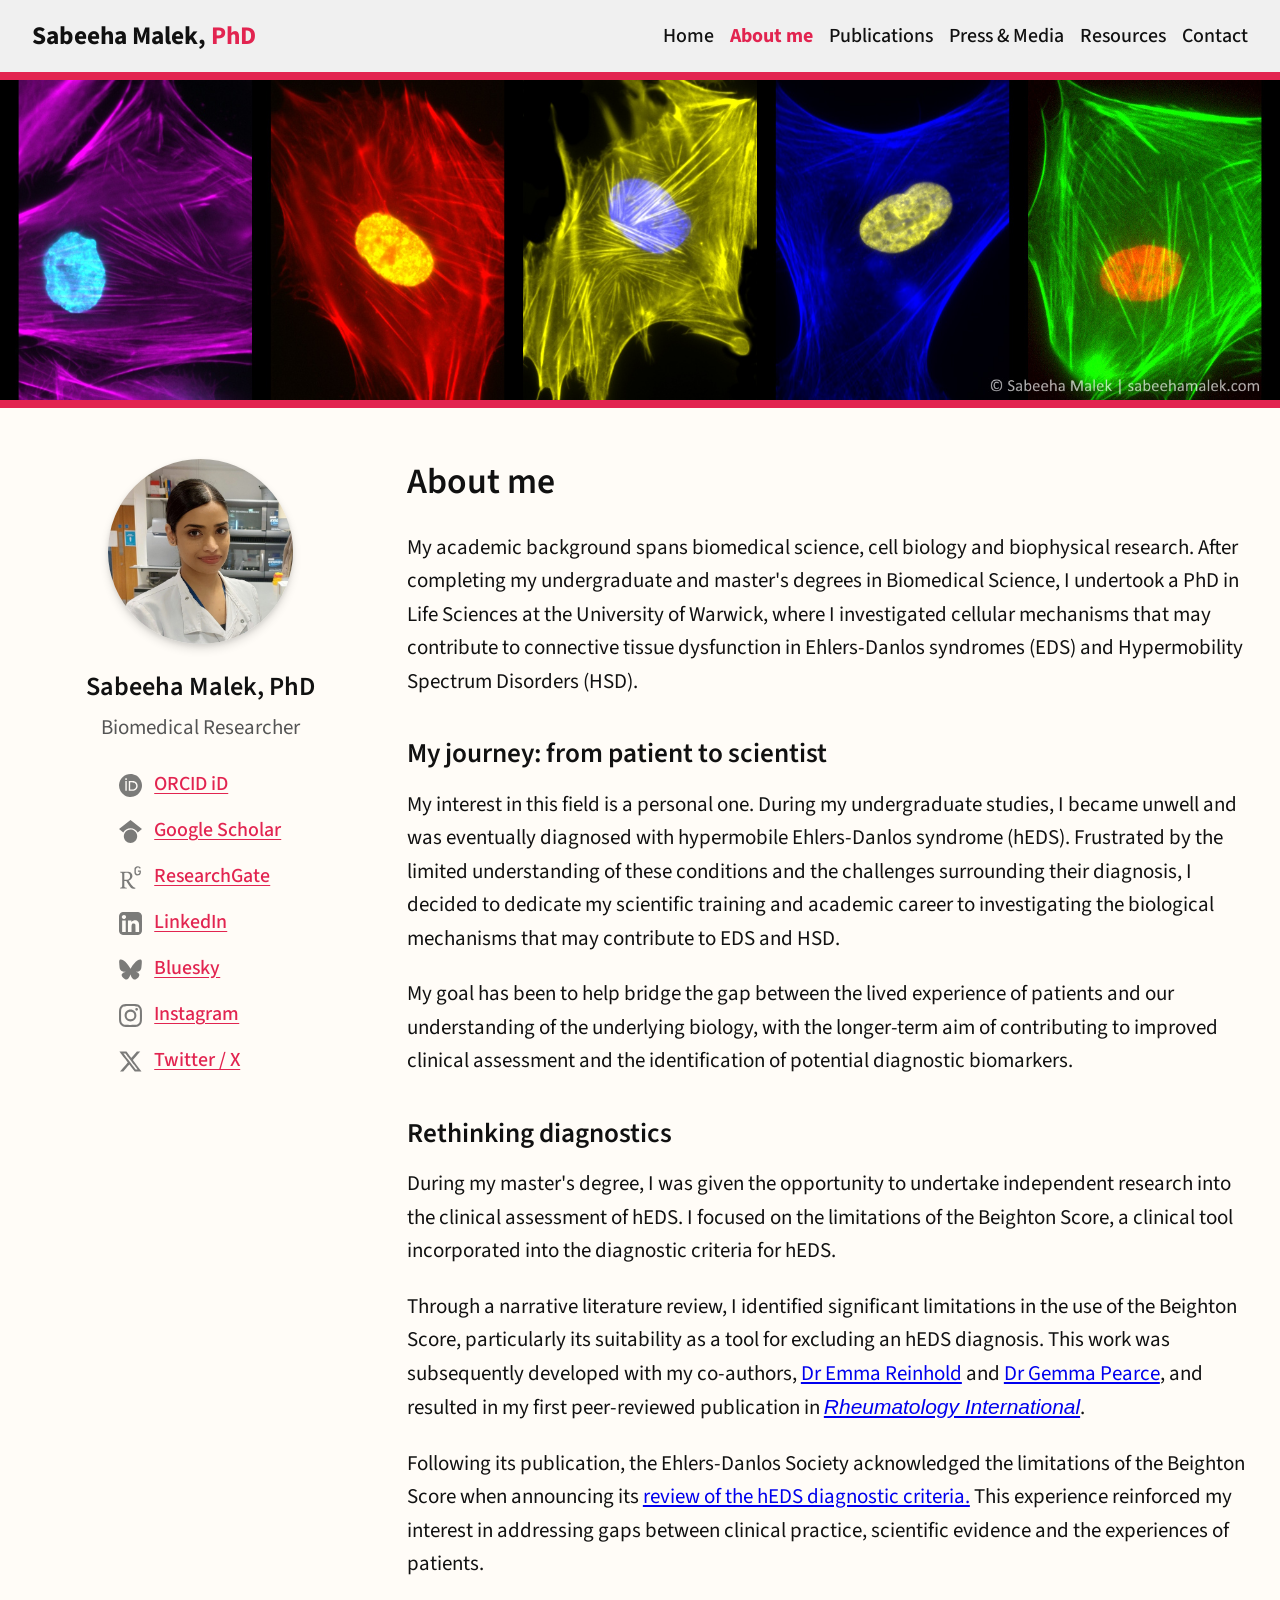
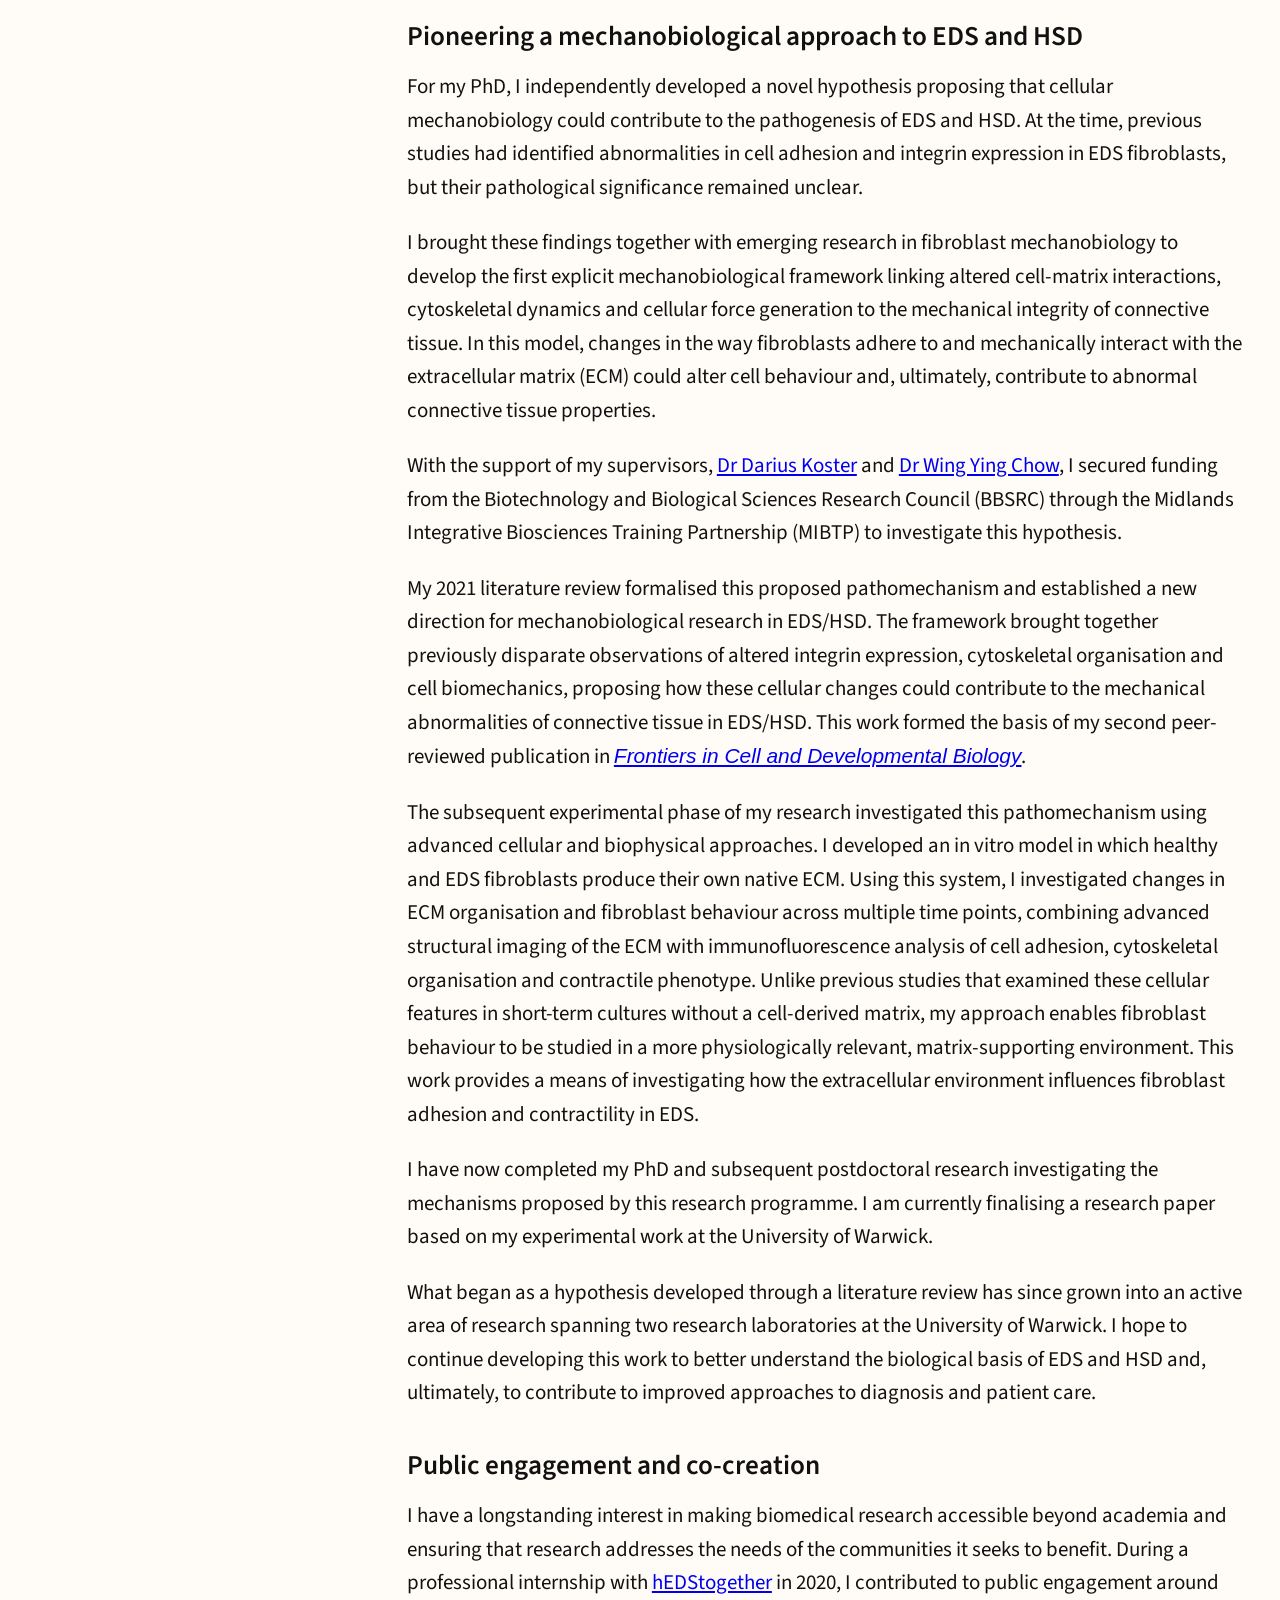
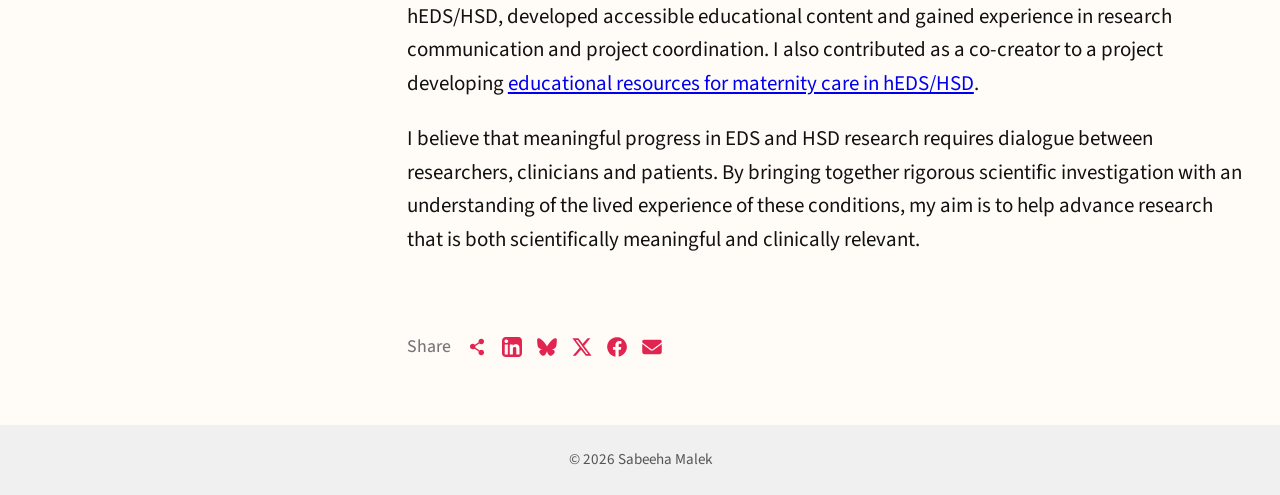
==== commit abbaab53: "Revise reference in about.html" ====
--- a/about.html
+++ b/about.html
@@ -307,14 +307,14 @@
                 </p>
 
                 <p>
-                    Following its publication, the
-                    <a
+                    Following its publication, the Ehlers-Danlos Society
+                    acknowledged the limitations of the Beighton Score when
+                    announcing its 
+                     <a
                         href="https://web.archive.org/web/20220512140652/https://www.ehlers-danlos.com/review-of-the-2017-international-criteria-for-heds-and-description-of-hsd/"
                         target="_blank"
                         rel="noopener noreferrer"
-                    >Ehlers-Danlos Society</a>
-                    acknowledged the limitations of the Beighton Score when
-                    announcing its review of the hEDS diagnostic criteria.
+                    >review of the hEDS diagnostic criteria.</a>
                     This experience reinforced my interest in addressing gaps
                     between clinical practice, scientific evidence and the
                     experiences of patients.
